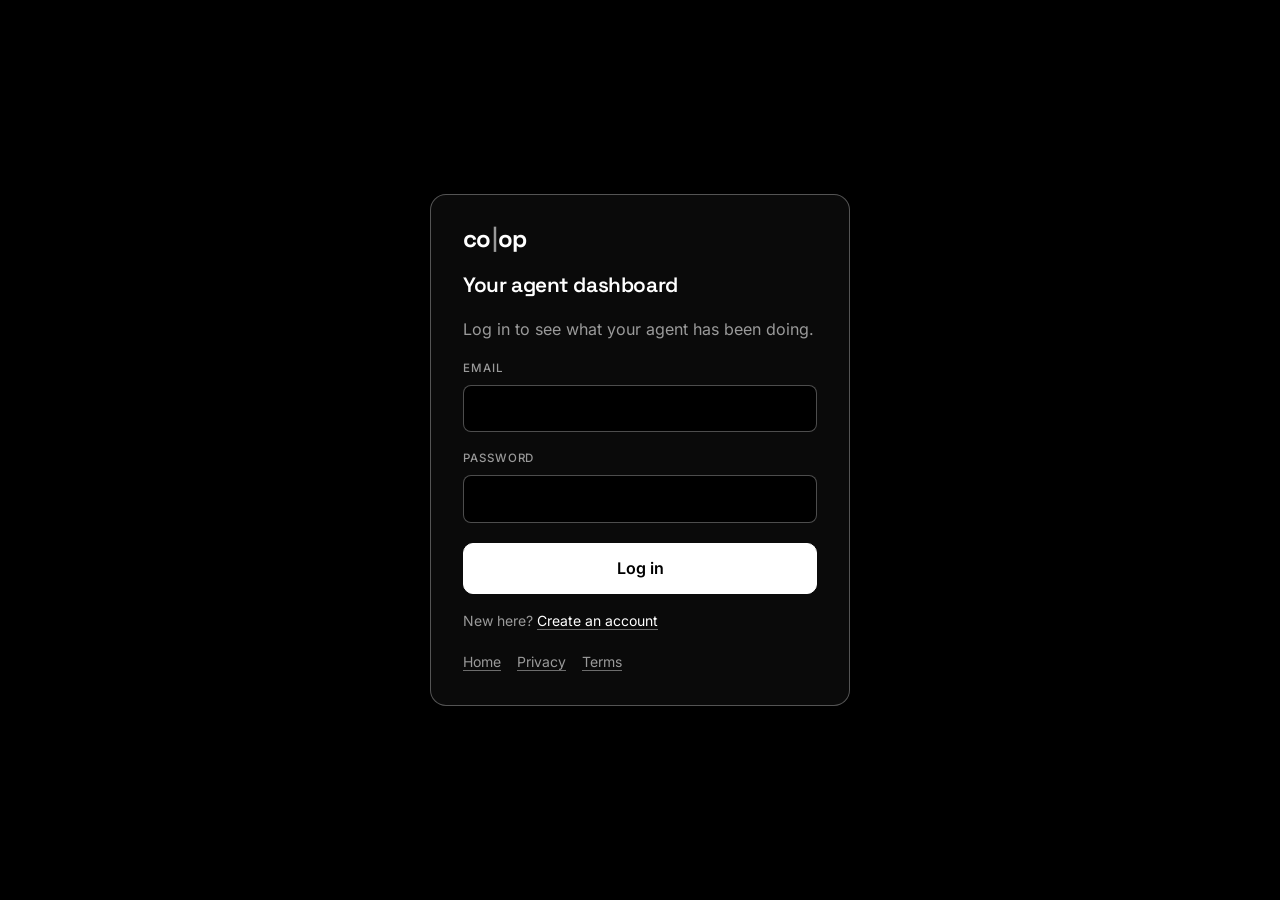
==== dashboard.html @ c4a29204 "Add files via upload" ====
<!doctype html>
<html lang="en"><head><meta charset="utf-8"><meta name="viewport" content="width=device-width,initial-scale=1">
<meta http-equiv="Content-Security-Policy" content="default-src 'none'; script-src 'self'; style-src 'self'; img-src 'self' data:; font-src 'self'; connect-src 'self' https://*.supabase.co https://oversized-extradite-unbroken.ngrok-free.dev; base-uri 'none'; form-action 'self'">
<meta name="referrer" content="no-referrer">
<title>Dashboard — co|op Agent</title>
<link rel="stylesheet" href="app.css">
<script src="theme.js"></script>
</head>
<body data-page="dashboard">
<div id="fatal" class="fatal" hidden><div class="box" role="alert"></div></div>
<div id="app" class="shell" hidden>
  <header class="top">
    <div class="brand"><span class="coop-logo">co<span class="bar">|</span>op</span><span class="brand-sub">Agent</span></div>
    <div class="who"><span id="who"></span><button id="out" class="btn ghost small" type="button">Log out</button></div>
  </header>
  <nav class="side" aria-label="Sections">
    <button type="button" class="newchat" data-view="chat">＋ New chat</button>
    <button type="button" data-view="tools">Tools</button>
    <button type="button" data-view="start">Get started</button>
    <button type="button" data-view="agent">Agent</button>
    <button type="button" data-view="logs">Logs</button>
    <button type="button" data-view="help">Help</button>
    <button type="button" data-view="settings">Settings</button>
  </nav>
  <main class="main">
    <section id="unlinked" class="panel" hidden>
      <h2>Your login isn’t linked to an agent yet</h2>
      <p>Open <strong>Get started</strong> to finish setting up and connect your agent in Telegram.</p>
      <p><button id="go-start" class="btn small" type="button">Go to Get started</button> <span class="muted small">Need help? Email <a href="mailto:cooptech126@gmail.com">cooptech126@gmail.com</a>.</span></p>
    </section>

    <section id="view-chat" class="chat" hidden>
      <div id="chat-hero" class="chat-hero">
        <h1>What should we work on?</h1>
        <p id="chat-sub" class="muted">Your agent</p>
      </div>
      <div id="chat-thread" class="thread" role="log" aria-live="polite" aria-label="Conversation" hidden></div>
      <div class="composer-wrap">
        <div class="composer">
          <textarea id="chat-input" rows="1" maxlength="2000" aria-label="Message your agent" placeholder="Message your agent…"></textarea>
          <button id="chat-send" class="send" type="button" aria-label="Send">↑</button>
        </div>
      </div>
    </section>

    <section id="view-start" hidden>
      <h1>Get started</h1>
      <p class="muted">Four short steps. Your agent lives in Telegram, and this site shows you what it does.</p>
      <div id="notice" class="notice" role="status" hidden></div>
      <ol class="steps">
        <li id="step-telegram" class="step">
          <div class="step-head"><span class="step-n">1</span><h2>Get Telegram</h2><span class="step-state"></span></div>
          <div class="step-body">
            <p>Telegram is a free messaging app. You’ll chat with your agent in it. Already have it? Skip ahead.</p>
            <p><a class="btn ghost small" href="https://telegram.org/apps" target="_blank" rel="noopener noreferrer">Download Telegram</a></p>
            <p>Install it, open it and sign in with your phone number.</p>
            <button class="btn" type="button" data-step-done="telegram">I have Telegram</button>
          </div>
        </li>
        <li id="step-agent" class="step">
          <div class="step-head"><span class="step-n">2</span><h2>Open your agent</h2><span class="step-state"></span></div>
          <div class="step-body">
            <p id="agent-intro">Checking your sign-up…</p>
            <p><a class="btn tg-link" href="#" target="_blank" rel="noopener noreferrer" hidden>Open my agent in Telegram</a></p>
            <p id="link-note" class="muted small" hidden>This link is made just for your login and works for 30 minutes. Tap <strong>Start</strong> in Telegram and your agent will confirm. <button id="new-link" class="linklike" type="button">Get a new link</button></p>
            <p id="link-wait" class="muted small" hidden>Waiting for you to tap Start in Telegram. This page updates by itself.</p>
            <div id="link-err" class="error" role="alert" hidden></div>
            <p id="no-bot" class="muted" hidden>The agent link isn’t set up on this site yet. Ask co|op for it.</p>
            <button id="agent-ok" class="btn" type="button" data-step-done="agent" hidden>It said hello</button>
          </div>
        </li>
        <li id="step-connect" class="step">
          <div class="step-head"><span class="step-n">3</span><h2>Connect your tools</h2><span class="step-state"></span></div>
          <div class="step-body">
            <p>In the Telegram chat, send these one at a time. Each gives you a link that opens in your browser. Only connect what you want to use.</p>
            <p class="chips"><button class="chip" type="button" data-copy="/connect google">/connect google</button> <span class="muted small">Gmail drafts and your calendar</span></p>
            <p class="chips"><button class="chip" type="button" data-copy="/connect github">/connect github</button> <span class="muted small">your code projects (optional)</span></p>
            <p class="small"><strong>On Google’s screen,</strong> tick <strong>Select all</strong> before you continue. The boxes start unticked, and the agent needs both to work.</p>
            <p class="muted small">Send <code>/connections</code> any time to see what’s connected.</p>
            <button class="btn" type="button" data-step-done="connect">I’m connected</button>
          </div>
        </li>
        <li id="step-try" class="step">
          <div class="step-head"><span class="step-n">4</span><h2>Try it</h2><span class="step-state"></span></div>
          <div class="step-body">
            <p>Send the agent a message like these:</p>
            <ul>
              <li>“what’s on my calendar today?”</li>
              <li>“note buy milk”</li>
              <li>“draft an email to Sam about Friday”</li>
            </ul>
            <p>Then check the <strong>Logs</strong> page. Each thing it did shows up there within a minute.</p>
            <p><button class="btn ghost small" type="button" id="go-logs">Go to Logs</button> <button class="btn" type="button" data-step-done="try">Done</button></p>
          </div>
        </li>
      </ol>
      <div id="start-finished" class="panel" hidden>
        <h2>You’re all set</h2>
        <p>Your agent is ready. See <strong>Tools</strong> for what each tool has done, or <button class="linklike" type="button" id="go-help">Help</button> for everything you can say.</p>
      </div>
      <p class="muted small"><button class="linklike" type="button" id="steps-reset">Start these steps over</button></p>
    </section>

    <section id="view-agent" hidden>
      <h1>Agent</h1>
      <p id="agent-sub" class="muted">Your agent</p>
      <div class="panel">
        <h2>What it is</h2>
        <p>A private AI assistant you text on Telegram. It helps with everyday work: emails, spreadsheets, notes, your calendar and small code changes.</p>
        <h2>What it can do</h2>
        <ul>
          <li>Save email <strong>drafts</strong> in Gmail. It never sends email and never reads your inbox.</li>
          <li>Read your Google Calendar to answer questions. It never changes events.</li>
          <li>Create and edit spreadsheets and text files, and keep notes.</li>
          <li>Prepare code changes in the GitHub projects you choose, as a pull request, only after you say yes.</li>
        </ul>
        <h2>How it works</h2>
        <p>It shows you what it is about to do and waits for your yes before it changes anything. Everything it does is listed on the Logs page, and the Tools page shows which tools it used.</p>
        <p><a id="open-tg" class="btn small" href="#" target="_blank" rel="noopener noreferrer" hidden>Open in Telegram</a></p>
      </div>
    </section>

    <section id="view-tools" hidden>
      <div id="tools-list">
        <h1>Tools</h1>
        <p class="muted">The apps your agent can use. Pick one to see what it has done and how to connect or disconnect it. This shows counts and file or project names only, never the text of an email, an event or a file.</p>
        <div class="bar"><span class="spacer"></span><span id="tools-updated" class="muted small"></span><button id="tools-refresh" class="btn ghost small" type="button">Refresh</button></div>
        <div id="tools-err" class="error" role="alert" hidden></div>
        <div id="tools-grid" class="conn-grid"></div>
      </div>
      <div id="tool-detail" hidden>
        <p class="td-back"><button id="tool-back" class="linklike" type="button">← All tools</button></p>
        <h1 id="td-name"></h1>
        <p id="td-blurb" class="muted"></p>
        <div class="td-grid">
          <div class="panel" id="td-usage"></div>
          <div class="panel" id="td-manage"></div>
        </div>
        <div class="td-recent">
          <h2>Recent activity</h2>
          <p id="td-none" class="empty" hidden>Nothing yet. Ask your agent to use it and it will show up here.</p>
          <table id="td-tbl" hidden>
            <thead><tr><th>When</th><th>What happened</th><th>Result</th></tr></thead>
            <tbody id="td-rows"></tbody>
          </table>
        </div>
      </div>
    </section>

    <section id="view-logs" hidden>
      <h1>Logs</h1>
      <p class="muted">What your agent did and how it went. Logs never include the text of your messages or your email and file contents.</p>
      <div class="bar">
        <div class="seg" role="group" aria-label="What to show">
          <button type="button" data-mode="actions" aria-pressed="true">Actions</button>
          <button type="button" data-mode="all" aria-pressed="false">Everything</button>
        </div>
        <span class="spacer"></span>
        <span id="updated" class="muted small"></span>
        <button id="refresh" class="btn ghost small" type="button">Refresh</button>
      </div>
      <div id="charts" class="charts" hidden>
        <div class="chart" id="chart-kinds">
          <h2>What your agent handled</h2>
          <p class="sub" id="kinds-sub"></p>
          <div class="donut-row"><svg id="donut" class="donut" viewBox="0 0 150 150" role="img" aria-labelledby="kinds-sub"></svg><ul id="legend" class="legend"></ul></div>
          <details class="chart-table"><summary>View as table</summary><table><thead><tr><th>Kind</th><th>Count</th></tr></thead><tbody id="kinds-rows"></tbody></table></details>
        </div>
        <div class="chart" id="chart-days">
          <h2>Activity by day</h2>
          <p class="sub" id="days-sub"></p>
          <svg id="bars" class="bars" viewBox="0 0 560 190" role="img" aria-labelledby="days-sub"></svg>
          <details class="chart-table"><summary>View as table</summary><table><thead><tr><th>Day</th><th>Chats</th><th>Actions</th><th>Held back or failed</th></tr></thead><tbody id="days-rows"></tbody></table></details>
        </div>
        <div class="chart usage" id="usage-logs"></div>
      </div>
      <div id="err" class="error" role="alert" hidden></div>
      <div id="empty" class="empty" hidden></div>
      <table id="tbl" hidden>
        <thead><tr><th>When</th><th>What happened</th><th>Result</th><th>Note</th></tr></thead>
        <tbody id="rows"></tbody>
      </table>
      <div class="more"><button id="older" class="btn ghost small" type="button" hidden>Load older</button></div>
    </section>
    <section id="view-help" hidden>
      <h1>Help</h1>
      <p class="muted">How this site and your agent work.</p>
      <div class="panel">
        <h2>Around this site</h2>
        <ul>
          <li><strong>Chat:</strong> your home screen. Web chat is coming soon, so for now you talk to your agent in Telegram.</li>
          <li><strong>Get started:</strong> the first-time setup, step by step.</li>
          <li><strong>Agent:</strong> what your agent is and what it can do.</li>
          <li><strong>Tools:</strong> the apps your agent can use. Open one to see what it did and how to connect or disconnect it.</li>
          <li><strong>Logs:</strong> charts of what your agent handled, plus every action, when it happened and how it went.</li>
        </ul>
        <h2>How your agent is linked to you</h2>
        <p>When you sign up, we review your request. Once you’re approved, <strong>Get started</strong> gives you a personal link made just for your login. Tap it in Telegram, press <strong>Start</strong>, and your agent ties itself to this login. Your agent belongs to one Telegram chat, and this website login is linked to that same chat, so you only ever see your own agent’s activity. Nobody else can open your chat or your logs.</p>
        <p>Link made by mistake, or not you? Send <code>/unlink</code> to your agent. If anything looks wrong, email <a href="mailto:cooptech126@gmail.com">cooptech126@gmail.com</a>.</p>
        <h2>Things you can say</h2>
        <ul>
          <li>“what’s on my calendar today?”</li>
          <li>“draft an email to Sam about Friday”</li>
          <li>“make a spreadsheet of my expenses”</li>
          <li>“note buy milk”, then “show my notes”</li>
          <li>“what pull requests are open?”</li>
        </ul>
        <p class="muted small">Just talk normally. If it isn’t sure what you mean, it asks instead of guessing. Before it changes anything, it shows you and waits for your yes.</p>
        <h2>Commands</h2>
        <dl class="cmds">
          <dt><code>/help</code></dt><dd>What the agent can do. Add a question, like <code>/help what should I do next</code>.</dd>
          <dt><code>/connect google</code></dt><dd>Link Gmail drafts and your calendar.</dd>
          <dt><code>/connect github</code></dt><dd>Link the code projects you choose.</dd>
          <dt><code>/connections</code></dt><dd>See what’s connected.</dd>
          <dt><code>/disconnect google</code></dt><dd>Remove a connection (also <code>github</code>).</dd>
          <dt><code>/code in myapp, fix the crash in server.js</code></dt><dd>Ask for a code change. It shows you the change first.</dd>
          <dt><code>/changes</code></dt><dd>List saved code changes you can still turn into a pull request.</dd>
          <dt><code>/model</code></dt><dd>Choose which AI writes your code.</dd>
          <dt><code>/unlink</code></dt><dd>Disconnect the website login from your agent. You can link again from Get started.</dd>
          <dt><code>/instructions</code></dt><dd>Tell the agent about your business and how you like it to talk.</dd>
        </dl>
        <h2>Good to know</h2>
        <ul>
          <li>It only saves email <strong>drafts</strong>. You send them yourself.</li>
          <li>It only <strong>reads</strong> your calendar.</li>
          <li>Code changes go onto a new branch as a pull request, and only after you say yes.</li>
          <li>Pasted passwords and keys are refused, so don’t send them in the chat.</li>
        </ul>
        <p class="muted small">More in our <a href="privacy.html">privacy page</a>.</p>
      </div>
    </section>

    <section id="view-settings" hidden>
      <h1>Settings</h1>
      <div class="set-wrap">
        <nav class="set-nav" aria-label="Settings sections">
          <button type="button" data-set="profile" aria-current="true">My details</button>
          <button type="button" data-set="appearance">Appearance</button>
          <button type="button" data-set="plan">Plan and billing</button>
          <button type="button" data-set="usage">Usage</button>
          <button type="button" data-set="security">Password</button>
        </nav>
        <div>
          <div id="set-profile" class="set-pane">
            <div class="set-head"><div><h2>My details</h2><p class="muted small">Update your personal details here.</p></div>
              <div class="set-actions"><button id="profile-cancel" class="btn ghost small" type="button">Cancel</button><button id="profile-save" class="btn small" type="button">Save</button></div></div>
            <div class="set-row"><div><b>Name</b><span>Shown to your team and on invoices.</span></div>
              <div><label for="set-name">Full name</label><input id="set-name" type="text" maxlength="80" autocomplete="name"></div></div>
            <div class="set-row"><div><b>Email</b><span>You log in with this. Contact us to change it.</span></div>
              <div><label for="set-email">Email address</label><input id="set-email" type="email" disabled></div></div>
            <div class="set-row"><div><b>Business</b><span>Set when you signed up. Email us to change it.</span></div>
              <div><label for="set-biz">Business name</label><input id="set-biz" type="text" disabled></div></div>
            <p id="profile-msg" class="set-msg" role="status" hidden></p>
          </div>
          <div id="set-appearance" class="set-pane" hidden>
            <div class="set-head"><div><h2>Appearance</h2><p class="muted small">Choose how the dashboard looks.</p></div></div>
            <div class="set-row"><div><b>Theme</b><span>Saved on this device only.</span></div>
              <div class="opts" role="radiogroup" aria-label="Theme">
                <button type="button" class="opt" role="radio" data-theme-opt="dark" aria-checked="false"><span class="dot"></span>Dark</button>
                <button type="button" class="opt" role="radio" data-theme-opt="light" aria-checked="false"><span class="dot"></span>Light</button>
                <button type="button" class="opt" role="radio" data-theme-opt="system" aria-checked="false"><span class="dot"></span>Match my device</button>
              </div></div>
          </div>
          <div id="set-plan" class="set-pane" hidden>
            <div class="set-head"><div><h2>Plan and billing</h2><p class="muted small">Your plan and where invoices go.</p></div>
              <div class="set-actions"><button id="billing-save" class="btn small" type="button">Save</button></div></div>
            <div class="set-row"><div><b>Current plan</b><span>What you’re on today.</span></div>
              <div class="plan-card"><strong>Pilot</strong> <span class="badge b-done">Free</span><p class="muted small tight">You’re in the co|op pilot. Nothing is charged. We’ll email you well before any paid plan starts.</p></div></div>
            <div class="set-row"><div><b>Payment method</b><span>How you’ll pay once billing starts.</span></div>
              <div><p class="small tight">No card on file. Card payments aren’t switched on yet, so this site never asks for card details.</p><button class="btn ghost small" type="button" disabled>Add payment method</button></div></div>
            <div class="set-row"><div><b>Billing details</b><span>Used on invoices. No card numbers here.</span></div>
              <div>
                <div class="fld"><label for="bill-name">Billing name</label><input id="bill-name" type="text" maxlength="120" autocomplete="name"></div>
                <div class="fld"><label for="bill-company">Company</label><input id="bill-company" type="text" maxlength="120" autocomplete="organization"></div>
                <div class="fld"><label for="bill-email">Billing email</label><input id="bill-email" type="email" maxlength="160" autocomplete="email"></div>
                <div class="fld"><label for="bill-address">Address</label><textarea id="bill-address" rows="3" maxlength="300" autocomplete="street-address"></textarea></div>
              </div></div>
            <div class="set-row"><div><b>Invoices</b><span>Past payments.</span></div><div class="muted small">No invoices yet.</div></div>
            <p id="billing-msg" class="set-msg" role="status" hidden></p>
          </div>
          <div id="set-usage" class="set-pane" hidden>
            <div class="set-head"><div><h2>Usage</h2><p class="muted small">How much of your monthly allowance you’ve used.</p></div></div>
            <div class="set-row"><div><b>This month</b><span>Chats and actions your agent handled.</span></div><div id="usage-set"></div></div>
          </div>
          <div id="set-security" class="set-pane" hidden>
            <div class="set-head"><div><h2>Password</h2><p class="muted small">Change your password or sign out everywhere.</p></div>
              <div class="set-actions"><button id="pw-save" class="btn small" type="button">Update password</button></div></div>
            <div class="set-row"><div><b>New password</b><span>At least 8 characters.</span></div>
              <div>
                <div class="fld"><label for="pw-new">New password</label><input id="pw-new" type="password" autocomplete="new-password"></div>
                <div class="fld"><label for="pw-again">Confirm new password</label><input id="pw-again" type="password" autocomplete="new-password"></div>
              </div></div>
            <div class="set-row"><div><b>Other devices</b><span>Signs you out on every phone and computer.</span></div>
              <div><button id="signout-all" class="btn ghost small" type="button">Log out everywhere</button></div></div>
            <p id="pw-msg" class="set-msg" role="status" hidden></p>
          </div>
        </div>
      </div>
    </section>

    <p class="foot"><a href="privacy.html">Privacy</a> · <a href="terms.html">Terms</a></p>
  </main>
</div>
<script src="config.js"></script>
<script src="supabase.js"></script>
<script src="app.js"></script>
</body></html>
---- app.css ----
/* co|op Agent — same look as the co|op homepage: black, white, grey, Space Grotesk / Inter / JetBrains Mono.
   Fonts are served from this site (see /fonts) so the page never calls another company's server. */
@font-face{font-family:'Space Grotesk';font-weight:500;font-style:normal;font-display:swap;src:url(fonts/space-grotesk-latin-500-normal.woff2) format('woff2')}
@font-face{font-family:'Space Grotesk';font-weight:600;font-style:normal;font-display:swap;src:url(fonts/space-grotesk-latin-600-normal.woff2) format('woff2')}
@font-face{font-family:'Space Grotesk';font-weight:700;font-style:normal;font-display:swap;src:url(fonts/space-grotesk-latin-700-normal.woff2) format('woff2')}
@font-face{font-family:'Inter';font-weight:400;font-style:normal;font-display:swap;src:url(fonts/inter-latin-400-normal.woff2) format('woff2')}
@font-face{font-family:'Inter';font-weight:500;font-style:normal;font-display:swap;src:url(fonts/inter-latin-500-normal.woff2) format('woff2')}
@font-face{font-family:'Inter';font-weight:600;font-style:normal;font-display:swap;src:url(fonts/inter-latin-600-normal.woff2) format('woff2')}
@font-face{font-family:'JetBrains Mono';font-weight:400;font-style:normal;font-display:swap;src:url(fonts/jetbrains-mono-latin-400-normal.woff2) format('woff2')}

:root{
  color-scheme:dark;
  --bg:#000;--panel:#0a0a0a;--fg:#fff;--muted:#9a9a9a;--dim:#6b6b6b;--inset:#000;
  --line:rgba(255,255,255,.30);--line-soft:rgba(255,255,255,.20);
  --hover:rgba(255,255,255,.06);--sel:rgba(255,255,255,.09);--strong:rgba(255,255,255,.5);--ul:rgba(255,255,255,.4);
  --top-bg:rgba(0,0,0,.72);--shadow:0 8px 28px rgba(0,0,0,.6);
  --accent:#fff;--accent-fg:#000;
  --ok-bg:#0f2a1a;--ok-fg:#7fe0a6;--warn-bg:#2e2410;--warn-fg:#f2c76b;--bad-bg:#2e1111;--bad-fg:#ff8b8b;--idle-bg:#1a1a1a;--idle-fg:#b4b4b4;
  /* chart colours: five categorical slots, checked for colour-blind separation on dark */
  --s1:#3987e5;--s2:#d95926;--s3:#199e70;--s4:#c98500;--s5:#d55181;--bar:#d4d4d4;
  --u-blue:#3987e5;--u-green:#2fb67f;--u-yellow:#e0a800;--u-red:#ef5350;
  --font:'Inter',-apple-system,BlinkMacSystemFont,"Segoe UI",Roboto,sans-serif;
  --display:'Space Grotesk','Inter',-apple-system,BlinkMacSystemFont,sans-serif;
  --mono:'JetBrains Mono',ui-monospace,SFMono-Regular,Menlo,monospace;
}
/* light mode: same layout, tones flipped. Chosen in Settings; saved on this device */
:root[data-theme=light]{
  color-scheme:light;
  --bg:#fff;--panel:#f6f6f7;--fg:#0a0a0a;--muted:#5c5c63;--dim:#80808a;--inset:#fff;
  --line:rgba(0,0,0,.30);--line-soft:rgba(0,0,0,.20);
  --hover:rgba(0,0,0,.05);--sel:rgba(0,0,0,.08);--strong:rgba(0,0,0,.55);--ul:rgba(0,0,0,.4);
  --top-bg:rgba(255,255,255,.8);--shadow:0 8px 28px rgba(0,0,0,.18);
  --accent:#0a0a0a;--accent-fg:#fff;
  --ok-bg:#dcf5e5;--ok-fg:#0d6b35;--warn-bg:#fbefcf;--warn-fg:#7a5000;--bad-bg:#fde2e2;--bad-fg:#b42318;--idle-bg:#ececee;--idle-fg:#505058;
  --s1:#1f6fd1;--s2:#c2410c;--s3:#0f7a57;--s4:#a16207;--s5:#be185d;--bar:#3f3f46;
  --u-blue:#1f6fd1;--u-green:#0f8a5f;--u-yellow:#b78100;--u-red:#d92d20;
}
*{box-sizing:border-box}
html,body{height:100%}
body{margin:0;background:var(--bg);color:var(--fg);font:16px/1.55 var(--font);-webkit-font-smoothing:antialiased}
a{color:var(--fg);text-decoration-color:var(--ul);text-underline-offset:3px}
a:hover{text-decoration-color:var(--fg)}
.muted{color:var(--muted)}.small{font-size:.875rem}
[hidden]{display:none!important}
:focus-visible{outline:2px solid var(--fg);outline-offset:2px}
h1,h2,h3{font-family:var(--display);letter-spacing:-.02em}

/* logo: co|op with the grey bar, exactly as on the homepage */
.coop-logo{font-family:var(--display);font-weight:700;letter-spacing:-.03em;color:var(--fg);line-height:1;display:inline-flex;align-items:center}
.coop-logo .bar{font-weight:300;margin:0 .04em;color:var(--muted);transform:translateY(-1px)}
.brand-sub{font-family:var(--display);font-weight:500;color:var(--muted);margin-left:8px;font-size:.95rem}

/* buttons and fields */
.btn{display:inline-block;border:1px solid var(--accent);background:var(--accent);color:var(--accent-fg);border-radius:10px;padding:12px 22px;font:inherit;font-weight:600;cursor:pointer;text-decoration:none;transition:opacity .15s,border-color .15s}
.btn:hover{opacity:.88}
.btn:disabled{opacity:.5;cursor:default}
.btn.ghost{background:transparent;color:var(--fg);border-color:var(--line)}
.btn.ghost:hover{border-color:var(--strong);opacity:1}
.btn.small{padding:7px 14px;font-size:.875rem;font-weight:500}
label{display:block;font-size:.72rem;text-transform:uppercase;letter-spacing:.08em;color:var(--muted);font-weight:500;margin:18px 0 7px}
input[type=email],input[type=password],input[type=text],select,textarea{width:100%;padding:11px 13px;border:1px solid var(--line);border-radius:8px;background:var(--inset);color:var(--fg);font:inherit;font-size:.95rem}
input:focus,select:focus,textarea:focus{outline:none;border-color:var(--strong)}

/* fatal setup error */
.fatal{max-width:560px;margin:15vh auto;padding:0 16px}
.fatal .box{border:1px solid var(--bad-fg);background:var(--bad-bg);color:var(--bad-fg);border-radius:10px;padding:16px}

/* login */
.center{min-height:100%;display:flex;flex-direction:column;align-items:center;justify-content:center;padding:24px 16px}
.card{width:100%;max-width:420px;border:1px solid var(--line);background:var(--panel);border-radius:16px;padding:32px}
.card .coop-logo{font-size:1.5rem;margin-bottom:18px}
.card h1{font-size:1.3rem;font-weight:600;margin:0 0 6px}
.error{color:var(--bad-fg);background:var(--bad-bg);border-radius:8px;padding:10px 12px;margin-top:16px;font-size:.9rem}
.links{margin-top:20px;display:flex;gap:16px;font-size:.875rem}
.links a{color:var(--muted)}.links a:hover{color:var(--fg)}

/* dashboard shell */
.shell{display:grid;grid-template-columns:250px 1fr;grid-template-rows:auto 1fr;min-height:100%}
.top{grid-column:1/-1;display:flex;align-items:center;justify-content:space-between;gap:12px;padding:0 24px;height:60px;border-bottom:1px solid var(--line-soft);background:var(--top-bg)}
.brand{display:flex;align-items:center}
.brand .coop-logo{font-size:1.35rem}
.who{display:flex;align-items:center;gap:12px;font-size:.875rem;color:var(--muted);min-width:0}
.who span{overflow:hidden;text-overflow:ellipsis;white-space:nowrap}
.side{border-right:1px solid var(--line-soft);padding:16px 12px;display:flex;flex-direction:column;gap:2px}
.side button{display:block;width:100%;text-align:left;background:none;border:0;border-radius:8px;padding:10px 12px;font:inherit;font-size:.95rem;font-weight:500;color:var(--muted);cursor:pointer;transition:color .15s,background .15s}
.side button:hover{color:var(--fg);background:var(--hover)}
.side button[aria-current=page]{background:var(--sel);color:var(--fg);box-shadow:inset 2px 0 0 var(--fg)}
.side .newchat{border:1px solid var(--line);color:var(--fg);font-weight:600;margin-bottom:8px}
.side .newchat:hover{border-color:var(--strong)}
.main{padding:32px 40px 48px;min-width:0}
.main>section,.main>.foot{max-width:1040px;margin-left:auto;margin-right:auto}
.main h1{font-size:1.7rem;font-weight:600;margin:0 0 6px}
.panel{border:1px solid var(--line-soft);background:var(--panel);border-radius:14px;padding:22px 24px}
.panel h2{font-size:1rem;font-weight:600;margin:20px 0 6px}.panel h2:first-child{margin-top:0}
.panel ul{margin:6px 0;padding-left:1.2rem}.panel li{margin:4px 0}
.foot{margin-top:32px;font-size:.8rem;color:var(--muted)}
.foot a{color:var(--muted)}.foot a:hover{color:var(--fg)}

/* logs */
.bar{display:flex;flex-wrap:wrap;align-items:center;gap:12px;margin:16px 0}
.seg{display:inline-flex;border:1px solid var(--line);border-radius:8px;overflow:hidden}
.seg button{background:none;border:0;padding:7px 14px;font:inherit;font-size:.875rem;color:var(--muted);cursor:pointer}
.seg button[aria-pressed=true]{background:var(--accent);color:var(--accent-fg);font-weight:600}
.spacer{flex:1}
table{width:100%;border-collapse:collapse}
th{text-align:left;font-family:var(--mono);font-size:.7rem;text-transform:uppercase;letter-spacing:.1em;color:var(--dim);font-weight:400;padding:8px 10px;border-bottom:1px solid var(--line)}
td{padding:12px 10px;border-bottom:1px solid var(--line-soft);vertical-align:top;font-size:.925rem}
td.when{white-space:nowrap;color:var(--muted);font-size:.85rem}
.what b{font-weight:600}
.detail{display:block;color:var(--muted);font-size:.85rem;word-break:break-word}
.badge{display:inline-block;border-radius:999px;padding:2px 10px;font-size:.78rem;font-weight:600;white-space:nowrap}
.b-done{background:var(--ok-bg);color:var(--ok-fg)}
.b-asked,.b-blocked{background:var(--warn-bg);color:var(--warn-fg)}
.b-failed{background:var(--bad-bg);color:var(--bad-fg)}
.b-cancelled,.b-other{background:var(--idle-bg);color:var(--idle-fg)}
.ms{display:block;color:var(--muted);font-size:.78rem;margin-top:3px}
.empty{padding:28px 8px;color:var(--muted)}
.more{margin:16px 0}
.block{width:100%;margin-top:20px}

/* get started */
.steps{list-style:none;margin:20px 0;padding:0;display:grid;gap:12px}
.step{border:1px solid var(--line-soft);background:var(--panel);border-radius:14px;padding:18px 22px}
.step-head{display:flex;align-items:center;gap:12px}
.step-head h2{font-size:1.05rem;font-weight:600;margin:0;flex:1}
.step-n{display:inline-flex;align-items:center;justify-content:center;width:28px;height:28px;border-radius:50%;background:var(--accent);color:var(--accent-fg);font-weight:700;font-size:.9rem;flex:none}
.step-state{font-family:var(--mono);font-size:.72rem;color:var(--muted)}
.step.done .step-n{background:var(--ok-fg);color:var(--bg)}
.step.done .step-state{color:var(--ok-fg)}
.step.locked{opacity:.55}
.step-body{margin-top:12px}.step-body p{margin:8px 0}
.chips{display:flex;flex-wrap:wrap;align-items:center;gap:10px}
.chip,code{font-family:var(--mono);font-size:.82rem;background:var(--inset);border:1px solid var(--line);border-radius:6px;padding:2px 7px}
.chip{color:var(--fg);cursor:pointer;padding:5px 10px}
.chip:hover{border-color:var(--strong)}
.linklike{background:none;border:0;padding:0;font:inherit;color:var(--fg);text-decoration:underline;text-decoration-color:var(--ul);text-underline-offset:3px;cursor:pointer}
.linklike:hover{text-decoration-color:var(--fg)}

/* tools */
.conn-grid{display:grid;grid-template-columns:repeat(auto-fill,minmax(270px,1fr));gap:14px}
.conn{border:1px solid var(--line-soft);background:var(--panel);border-radius:14px;padding:18px 20px;text-align:left;font:inherit;color:var(--fg)}
button.conn{cursor:pointer;transition:border-color .15s;width:100%}
button.conn:hover{border-color:var(--strong)}
.conn h2{font-size:1.05rem;font-weight:600;margin:0 0 4px}
.conn p{margin:6px 0}
.conn-count strong{font-family:var(--display);font-size:1.6rem;margin-right:4px}
.conn-count .badge{margin-left:10px}
.conn-none{color:var(--muted)}
.conn-what{margin:6px 0;padding-left:1.1rem;font-size:.9rem}
.tool-open{font-family:var(--mono);font-size:.72rem;color:var(--dim);margin-top:10px;display:block}
.td-back{margin:0 0 14px}
.td-grid{display:grid;gap:14px;grid-template-columns:repeat(auto-fit,minmax(320px,1fr))}
.td-grid .panel{max-width:none}
.td-actions{display:flex;flex-wrap:wrap;align-items:center;gap:10px;margin:8px 0}
.td-recent{margin-top:22px}
.td-recent h2{font-size:1.05rem;margin:0 0 6px}

/* help */
.cmds{display:grid;grid-template-columns:max-content 1fr;gap:8px 16px;margin:8px 0}
.cmds dt{margin:0}.cmds dd{margin:0;color:var(--muted)}

/* sign-up and status notices */
textarea{resize:vertical;font-family:inherit}
.ok-note{background:var(--ok-bg);color:var(--ok-fg);border-radius:8px;padding:10px 12px;font-size:.9rem}
.notice{border:1px solid var(--line);background:var(--panel);border-radius:10px;padding:12px 16px;margin:16px 0}
.notice.warn{background:var(--warn-bg);color:var(--warn-fg);border-color:transparent}
.notice.bad{background:var(--bad-bg);color:var(--bad-fg);border-color:transparent}
.notice.good{background:var(--ok-bg);color:var(--ok-fg);border-color:transparent}
.switch{margin-top:16px}
#done h2{font-size:1.1rem;margin:20px 0 6px}

/* chat */
.main>.chat{max-width:780px}
.chat{margin:0 auto;height:calc(100vh - 116px);min-height:420px;display:flex;flex-direction:column}
.chat-hero{margin:auto 0 24px;text-align:center}
.chat-hero h1{font-size:2rem;margin:0 0 6px}
.thread{flex:1;overflow-y:auto;padding:8px 4px 16px;display:flex;flex-direction:column;gap:14px}
.msg{max-width:85%;padding:11px 15px;border-radius:18px;white-space:pre-wrap;word-wrap:break-word;overflow-wrap:anywhere;line-height:1.5}
.msg.me{align-self:flex-end;background:var(--accent);color:var(--accent-fg);border-bottom-right-radius:6px}
.msg.agent{align-self:flex-start;background:var(--panel);border:1px solid var(--line);border-bottom-left-radius:6px}
.msg.err{align-self:flex-start;background:var(--bad-bg);color:var(--bad-fg);border-bottom-left-radius:6px}
.typing{display:inline-flex;gap:5px;align-items:center;padding:4px 2px}
.typing span{width:7px;height:7px;border-radius:50%;background:var(--muted);animation:blink 1.2s infinite ease-in-out}
.typing span:nth-child(2){animation-delay:.18s}.typing span:nth-child(3){animation-delay:.36s}
@keyframes blink{0%,80%,100%{opacity:.25;transform:translateY(0)}40%{opacity:1;transform:translateY(-3px)}}
@media (prefers-reduced-motion:reduce){.typing span{animation:none;opacity:.6}}
.composer-wrap{margin-top:auto}
.chat.started .composer-wrap{margin-top:0}
.chat:not(.started) .composer-wrap{margin-bottom:auto}
.composer{display:flex;align-items:flex-end;gap:10px;border:1px solid var(--line);background:var(--panel);border-radius:24px;padding:8px 8px 8px 18px}
.composer:focus-within{border-color:var(--strong)}
.composer textarea{flex:1;border:0;background:transparent;resize:none;min-height:40px;max-height:180px;padding:9px 0;font:inherit;color:var(--fg)}
.composer textarea:focus{outline:none;border:0}
.composer textarea:disabled{cursor:not-allowed}
.send{flex:none;width:40px;height:40px;border-radius:50%;border:0;background:var(--accent);color:var(--accent-fg);font-size:1.1rem;font-weight:700;cursor:pointer}
.send:disabled{opacity:.3;cursor:default}

/* log charts */
.charts{display:grid;grid-template-columns:minmax(300px,380px) 1fr;gap:14px;margin:6px 0 20px}
.chart{border:1px solid var(--line-soft);background:var(--panel);border-radius:14px;padding:16px 18px;min-width:0;position:relative}
.chart h2{font-size:.95rem;font-weight:600;margin:0 0 2px}
.chart .sub{margin:0 0 12px;color:var(--muted);font-size:.82rem}
.donut-row{display:flex;align-items:center;gap:18px;flex-wrap:wrap}
.donut{flex:none;width:150px;height:150px}
.donut circle{fill:none;stroke-width:26}
.donut text{fill:var(--fg);font-family:var(--display);font-weight:700}
.donut .t-sub{fill:var(--muted);font-family:var(--font);font-weight:400}
.legend{list-style:none;margin:0;padding:0;display:grid;gap:6px;font-size:.88rem;flex:1;min-width:150px}
.legend li{display:flex;align-items:center;gap:8px}
.legend .sw{width:10px;height:10px;border-radius:3px;flex:none}
.legend .n{margin-left:auto;color:var(--muted);font-variant-numeric:tabular-nums}
.s1{fill:var(--s1);stroke:var(--s1)}.s2{fill:var(--s2);stroke:var(--s2)}.s3{fill:var(--s3);stroke:var(--s3)}.s4{fill:var(--s4);stroke:var(--s4)}.s5{fill:var(--s5);stroke:var(--s5)}
.sw.s1{background:var(--s1)}.sw.s2{background:var(--s2)}.sw.s3{background:var(--s3)}.sw.s4{background:var(--s4)}.sw.s5{background:var(--s5)}
.bars{width:100%;height:auto;display:block}
.bars .grid{stroke:var(--line-soft);stroke-width:1}
.bars .axis,.bars .val{fill:var(--muted);font-family:var(--font);font-size:11px}
.bars .val{fill:var(--fg);font-weight:600}
.bars .bar{fill:var(--bar)}
.bars .hit{fill:transparent}
.bars .hit:hover+.bar,.bars g:hover .bar{fill:var(--fg)}
.chart-table{margin-top:10px;font-size:.82rem}
.chart-table summary{cursor:pointer;color:var(--muted)}
.chart-table table{margin-top:8px;font-size:.82rem}
.chart-table td,.chart-table th{padding:5px 8px}
.tip{position:fixed;z-index:50;pointer-events:none;background:var(--accent);color:var(--accent-fg);border-radius:8px;padding:6px 10px;font-size:.8rem;font-weight:500;max-width:240px;box-shadow:var(--shadow)}

@media (max-width:900px){.charts{grid-template-columns:1fr}}
@media (max-width:760px){
  .shell{grid-template-columns:1fr;grid-template-rows:auto auto 1fr}
  .top{padding:0 16px}
  .side{border-right:0;border-bottom:1px solid var(--line-soft);flex-direction:row;flex-wrap:wrap;gap:6px;padding:8px 12px}
  .side button{width:auto}
  .side .newchat{margin-bottom:0}
  .main{padding:18px 16px}
  .chat{height:calc(100vh - 190px)}
  .chat-hero h1{font-size:1.5rem}
  .cmds{grid-template-columns:1fr}.cmds dd{margin-bottom:6px}
  thead{display:none}
  table,tbody,tr,td{display:block;width:100%}
  tr{border-bottom:1px solid var(--line-soft);padding:10px 0}
  td{border:0;padding:3px 0}
  td.when{white-space:normal}
}

/* usage bar (Logs and Settings) */
.usage{grid-column:1/-1}
.usage-head{display:flex;flex-wrap:wrap;align-items:baseline;justify-content:space-between;gap:8px;margin-bottom:10px}
.usage-head strong{font-family:var(--display);font-size:1.35rem}
.u-track{height:12px;border-radius:999px;background:var(--idle-bg);border:1px solid var(--line-soft);overflow:hidden}
.u-fill{height:100%;border-radius:999px;background:var(--u-blue);min-width:0}
.u-green .u-fill{background:var(--u-green)}.u-yellow .u-fill{background:var(--u-yellow)}.u-red .u-fill{background:var(--u-red)}
.u-pill{display:inline-flex;align-items:center;gap:6px;border-radius:999px;padding:2px 10px;font-size:.78rem;font-weight:600;background:var(--idle-bg);color:var(--fg)}
.u-pill::before{content:'';width:8px;height:8px;border-radius:50%;background:var(--u-blue)}
.u-green .u-pill::before{background:var(--u-green)}.u-yellow .u-pill::before{background:var(--u-yellow)}.u-red .u-pill::before{background:var(--u-red)}
.u-key{display:flex;flex-wrap:wrap;gap:6px 16px;margin:10px 0 0;padding:0;list-style:none;font-size:.78rem;color:var(--muted)}
.u-key li{display:flex;align-items:center;gap:6px}.u-key i{width:8px;height:8px;border-radius:50%;display:inline-block}

/* settings */
.set-wrap{display:grid;grid-template-columns:200px 1fr;gap:32px;margin-top:20px;align-items:start}
.set-nav{display:flex;flex-direction:column;gap:2px;position:sticky;top:16px}
.set-nav button{text-align:left;background:none;border:0;border-radius:8px;padding:9px 12px;font:inherit;font-size:.92rem;font-weight:500;color:var(--muted);cursor:pointer}
.set-nav button:hover{color:var(--fg);background:var(--hover)}
.set-nav button[aria-current=true]{background:var(--sel);color:var(--fg)}
.set-head{display:flex;flex-wrap:wrap;align-items:flex-start;justify-content:space-between;gap:12px;padding-bottom:16px;border-bottom:1px solid var(--line)}
.set-head h2{font-size:1.15rem;margin:0 0 2px}.set-head p{margin:0}
.set-actions{display:flex;gap:10px}
.set-row{display:grid;grid-template-columns:minmax(160px,260px) 1fr;gap:12px 32px;padding:20px 0;border-bottom:1px solid var(--line-soft)}
.set-row:last-child{border-bottom:0}
.set-row>div:first-child b{display:block;font-size:.92rem}
.set-row>div:first-child span{display:block;color:var(--muted);font-size:.85rem}
.set-row label{margin:0 0 6px}
.set-row input,.set-row textarea,.set-row select{max-width:460px}
.set-row .fld+.fld{margin-top:14px}
.set-msg{margin:14px 0 0}
.opts{display:flex;flex-wrap:wrap;gap:10px}
.opt{display:flex;align-items:center;gap:8px;border:1px solid var(--line);border-radius:10px;padding:10px 14px;cursor:pointer;font-size:.92rem;font-weight:500;background:var(--panel);color:var(--fg);font-family:inherit}
.opt[aria-checked=true]{border-color:var(--fg);box-shadow:inset 0 0 0 1px var(--fg)}
.opt .dot{width:14px;height:14px;border-radius:50%;border:1.5px solid var(--muted)}
.opt[aria-checked=true] .dot{border-color:var(--fg);background:radial-gradient(var(--fg) 45%,transparent 50%)}
.plan-card{border:1px solid var(--line);border-radius:12px;padding:16px 18px;background:var(--panel);max-width:460px}
.plan-card strong{font-family:var(--display);font-size:1.1rem}
@media (max-width:900px){.set-wrap{grid-template-columns:1fr;gap:12px}.set-nav{flex-direction:row;flex-wrap:wrap;position:static}.set-row{grid-template-columns:1fr}}
@media (max-width:760px){.main>section{max-width:none}}

.plan-card .tight{margin:8px 0 0}
.set-row p.tight{margin:0 0 8px}
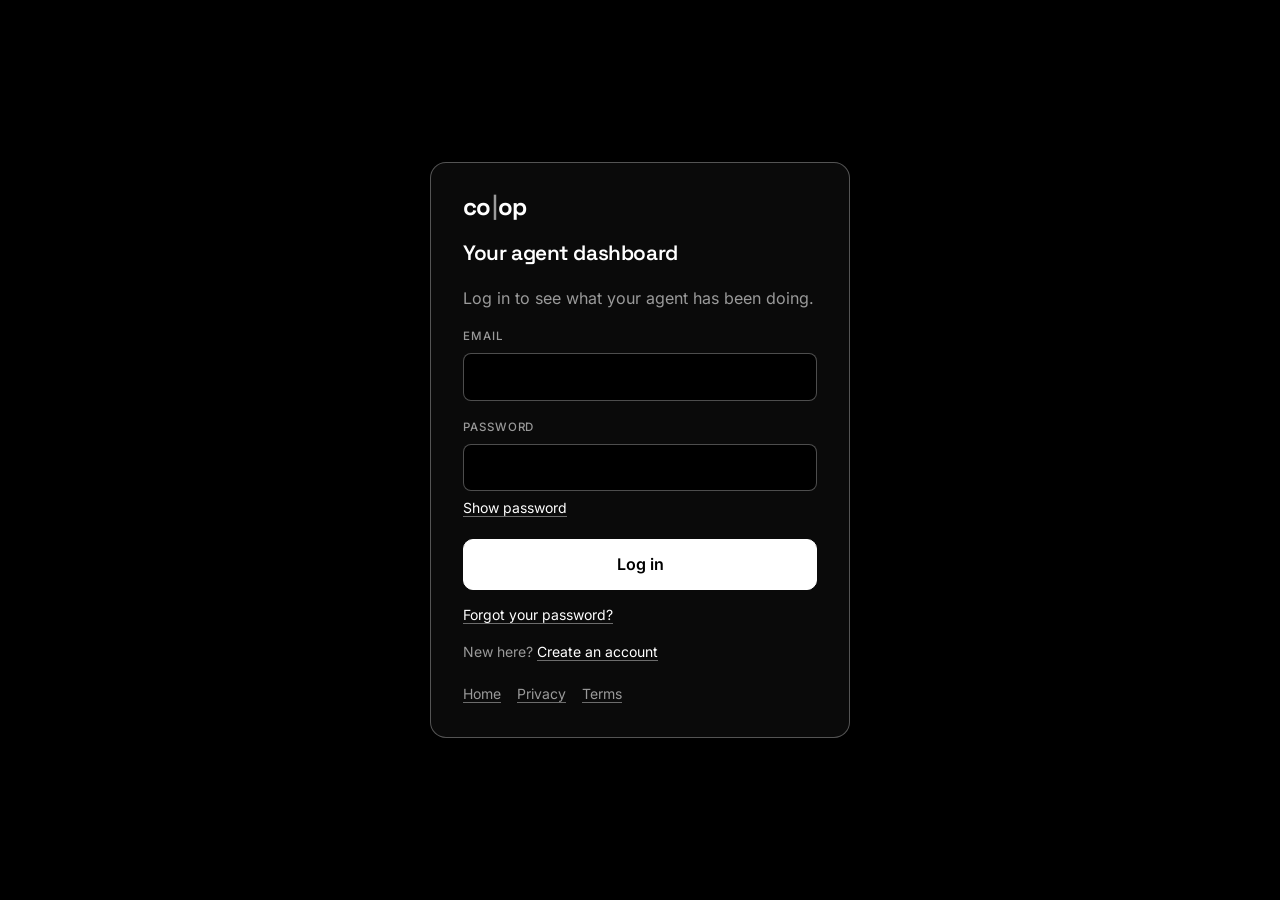
==== commit cb891026: "Add files via upload" ====
--- a/dashboard.html
+++ b/dashboard.html
@@ -23,6 +23,7 @@
     <button type="button" data-view="settings">Settings</button>
   </nav>
   <main class="main">
+    <div id="paused-banner" class="notice" role="status" hidden></div>
     <section id="unlinked" class="panel" hidden>
       <h2>Your login isn’t linked to an agent yet</h2>
       <p>Open <strong>Get started</strong> to finish setting up and connect your agent in Telegram.</p>
@@ -265,7 +266,7 @@
             <div class="set-head"><div><h2>Plan and billing</h2><p class="muted small">Your plan and where invoices go.</p></div>
               <div class="set-actions"><button id="billing-save" class="btn small" type="button">Save</button></div></div>
             <div class="set-row"><div><b>Current plan</b><span>What you’re on today.</span></div>
-              <div class="plan-card"><strong>Pilot</strong> <span class="badge b-done">Free</span><p class="muted small tight">You’re in the co|op pilot. Nothing is charged. We’ll email you well before any paid plan starts.</p></div></div>
+              <div class="plan-card" id="plan-card"><strong>Pilot</strong> <span class="badge b-done">Free</span><p class="muted small tight">You’re in the co|op pilot. Nothing is charged. We’ll email you well before any paid plan starts.</p></div></div>
             <div class="set-row"><div><b>Payment method</b><span>How you’ll pay once billing starts.</span></div>
               <div><p class="small tight">No card on file. Card payments aren’t switched on yet, so this site never asks for card details.</p><button class="btn ghost small" type="button" disabled>Add payment method</button></div></div>
             <div class="set-row"><div><b>Billing details</b><span>Used on invoices. No card numbers here.</span></div>
--- a/app.css
+++ b/app.css
@@ -162,6 +162,9 @@
 /* sign-up and status notices */
 textarea{resize:vertical;font-family:inherit}
 .ok-note{background:var(--ok-bg);color:var(--ok-fg);border-radius:8px;padding:10px 12px;font-size:.9rem}
+.ok-note.warn{background:var(--warn-bg);color:var(--warn-fg)}
+.pwtools{margin:6px 0 0}
+#forgot-wrap{margin-top:14px}
 .notice{border:1px solid var(--line);background:var(--panel);border-radius:10px;padding:12px 16px;margin:16px 0}
 .notice.warn{background:var(--warn-bg);color:var(--warn-fg);border-color:transparent}
 .notice.bad{background:var(--bad-bg);color:var(--bad-fg);border-color:transparent}
